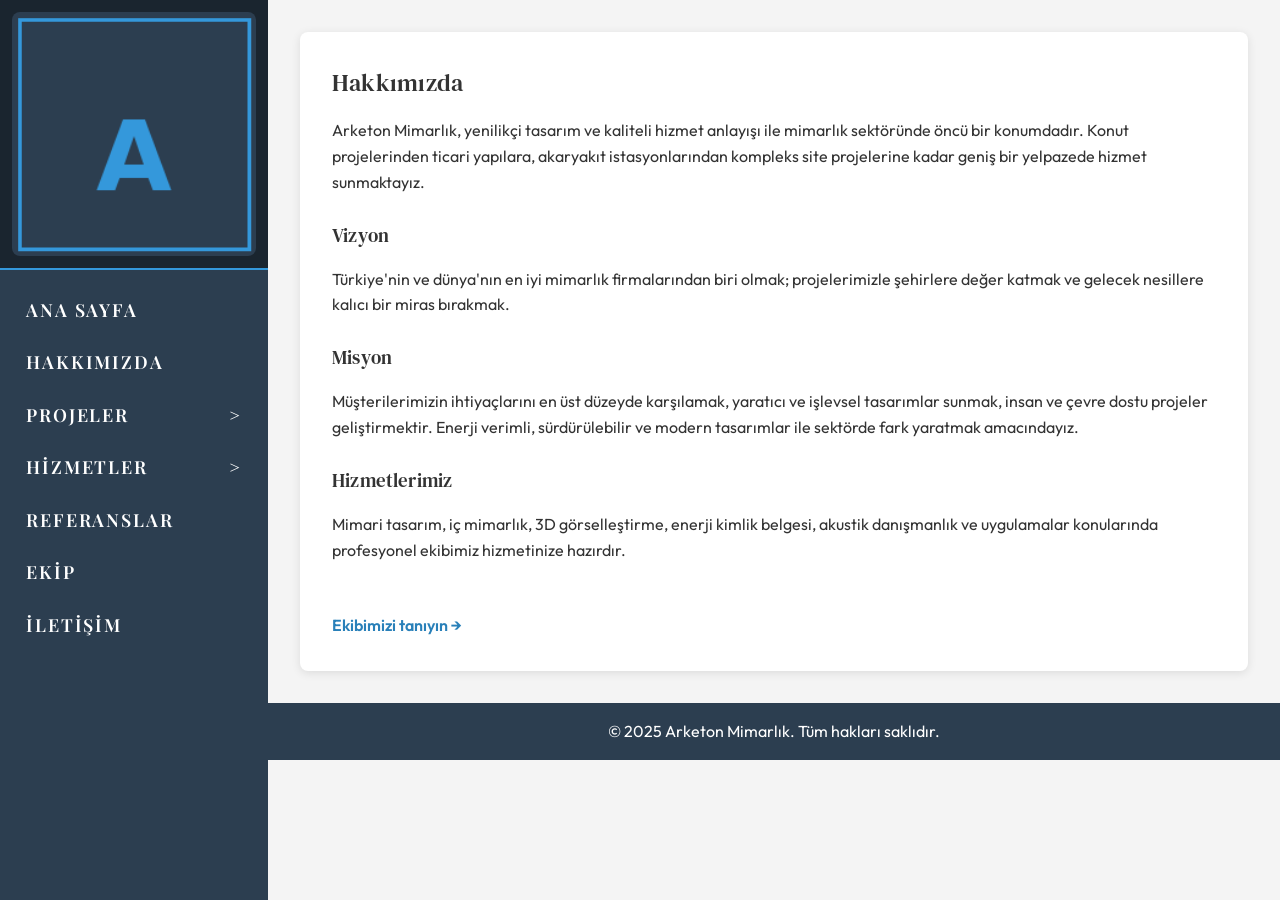
==== about.html @ 2046f1cb "Fix issues" ====
<!DOCTYPE html>
<html lang="tr">
<head>
    <meta charset="UTF-8">
    <meta name="viewport" content="width=device-width, initial-scale=1.0">
    <title>Arketon Mimarlık - Hakkımızda</title>
    <link rel="preconnect" href="https://fonts.googleapis.com">
    <link rel="preconnect" href="https://fonts.gstatic.com" crossorigin>
    <link href="https://fonts.googleapis.com/css2?family=DM+Serif+Text:ital@0;1&family=Outfit:wght@400;500;600;700&family=Playfair+Display:ital,wght@0,400;0,500;0,600;0,700;1,400&display=swap" rel="stylesheet">
    <link rel="stylesheet" href="style.css">
</head>
<body>
    <div class="container">
        <aside class="sidebar">
            <div class="sidebar-icon">
                <img src="images/logo.png" alt="Arketon Mimarlık Logo" class="firm-icon">
            </div>
            <ul class="menu">
                <li><a href="index.html">Ana Sayfa</a></li>
                <li><a href="about.html">Hakkımızda</a></li>
                <li>
                    <details>
                        <summary>Projeler</summary>
                        <ul>
                            <li>
                                <details>
                                    <summary>Mimarlık</summary>
                                    <ul>
                                        <li><a href="portfolio.html?filter=mimarlik-konut">Konut</a></li>
                                        <li><a href="portfolio.html?filter=mimarlik-ticari">Ticari</a></li>
                                        <li><a href="portfolio.html?filter=mimarlik-akaryakit">Akaryakıt İstasyonu</a></li>
                                    </ul>
                                </details>
                            </li>
                            <li><a href="portfolio.html?filter=icmimarlik">İç Mimarlık</a></li>
                            <li><a href="portfolio.html?filter=uygulama">Uygulama</a></li>
                            <li>
                                <details>
                                    <summary>Görselleştirme</summary>
                                    <ul>
                                        <li><a href="portfolio.html?filter=gorsel-konut">Konut</a></li>
                                        <li><a href="portfolio.html?filter=gorsel-ticaret">Ticaret</a></li>
                                        <li><a href="portfolio.html?filter=gorsel-akaryakit">Akaryakıt İstasyonu</a></li>
                                        <li><a href="portfolio.html?filter=gorsel-villa">Villa</a></li>
                                        <li><a href="portfolio.html?filter=gorsel-bungalov">Bungalov</a></li>
                                        <li><a href="portfolio.html?filter=gorsel-site">Site</a></li>
                                    </ul>
                                </details>
                            </li>
                            <li><a href="portfolio.html?filter=enerji">Enerji Kimlik Belgesi</a></li>
                            <li><a href="portfolio.html?filter=akustik">Akustik</a></li>
                        </ul>
                    </details>
                </li>
                <li>
                    <details>
                        <summary>Hizmetler</summary>
                        <ul>
                            <li>
                                <details>
                                    <summary>Mimarlık</summary>
                                    <ul>
                                        <li><a href="services.html#mimarlik-konut">Konut</a></li>
                                        <li><a href="services.html#mimarlik-ticari">Ticari</a></li>
                                        <li><a href="services.html#mimarlik-akaryakit">Akaryakıt İstasyonu</a></li>
                                    </ul>
                                </details>
                            </li>
                            <li><a href="services.html#icmimarlik">İç Mimarlık</a></li>
                            <li><a href="services.html#uygulama">Uygulama</a></li>
                            <li>
                                <details>
                                    <summary>Görselleştirme</summary>
                                    <ul>
                                        <li><a href="services.html#gorsel-konut">Konut</a></li>
                                        <li><a href="services.html#gorsel-ticaret">Ticaret</a></li>
                                        <li><a href="services.html#gorsel-akaryakit">Akaryakıt İstasyonu</a></li>
                                        <li><a href="services.html#gorsel-villa">Villa</a></li>
                                        <li><a href="services.html#gorsel-bungalov">Bungalov</a></li>
                                        <li><a href="services.html#gorsel-site">Site</a></li>
                                    </ul>
                                </details>
                            </li>
                            <li><a href="services.html#enerji">Enerji Kimlik Belgesi</a></li>
                            <li><a href="services.html#akustik">Akustik</a></li>
                        </ul>
                    </details>
                </li>
                <li><a href="blog.html">Referanslar</a></li>
                <li><a href="ekip.html">Ekip</a></li>
                <li><a href="communication.html">İletişim</a></li>
            </ul>
        </aside>
        <div class="main-content">

            <main>
                <section class="about">
                    <h2>Hakkımızda</h2>
                    <p>Arketon Mimarlık, yenilikçi tasarım ve kaliteli hizmet anlayışı ile mimarlık sektöründe öncü bir konumdadır. Konut projelerinden ticari yapılara, akaryakıt istasyonlarından kompleks site projelerine kadar geniş bir yelpazede hizmet sunmaktayız.</p><br>

                    <h3>Vizyon</h3>
                    <p>Türkiye'nin ve dünya'nın en iyi mimarlık firmalarından biri olmak; projelerimizle şehirlere değer katmak ve gelecek nesillere kalıcı bir miras bırakmak.</p><br>

                    <h3>Misyon</h3>
                    <p>Müşterilerimizin ihtiyaçlarını en üst düzeyde karşılamak, yaratıcı ve işlevsel tasarımlar sunmak, insan ve çevre dostu projeler geliştirmektir. Enerji verimli, sürdürülebilir ve modern tasarımlar ile sektörde fark yaratmak amacındayız.</p><br>

                    <h3>Hizmetlerimiz</h3>
                    <p>Mimari tasarım, iç mimarlık, 3D görselleştirme, enerji kimlik belgesi, akustik danışmanlık ve uygulamalar konularında profesyonel ekibimiz hizmetinize hazırdır.</p><br>

                    <p class="about-ekip-link"><a href="ekip.html">Ekibimizi tanıyın →</a></p>
                </section>
            </main>

            <footer>
                <p>&copy; 2025 Arketon Mimarlık. Tüm hakları saklıdır.</p>
            </footer>
        </div>
    </div>

    <script src="script.js"></script>
</body>
</html>
---- style.css ----
/* Genel Stiller */
* {
    margin: 0;
    padding: 0;
    box-sizing: border-box;
}

body {
    font-family: 'Outfit', system-ui, -apple-system, sans-serif;
    line-height: 1.6;
    color: #333;
    background-color: #f4f4f4;
}

body.page-home {
    position: relative;
    isolation: isolate;
    min-height: 100vh;
    min-height: 100dvh;
    background-color: #0d0f12;
}

h1, h2, h3, h4 {
    font-family: 'DM Serif Text', 'Times New Roman', serif;
    font-weight: 400;
    letter-spacing: 0.01em;
    margin-bottom: 1rem;
}

/* Container and Sidebar */
.container {
    display: flex;
    position: relative;
    z-index: 1;
    background: transparent;
}

.home-fullscreen-bg {
    position: fixed;
    top: 0;
    left: 0;
    right: 0;
    bottom: 0;
    width: 100vw;
    height: 100vh;
    height: 100dvh;
    z-index: 0;
    overflow: hidden;
    margin: 0;
    padding: 0;
    pointer-events: none;
    background-color: #0d0f12;
    background-size: cover;
    background-position: center;
    background-repeat: no-repeat;
}

.home-fullscreen-bg__shade {
    position: absolute;
    inset: 0;
    z-index: 1;
    background: linear-gradient(
        105deg,
        rgba(0, 0, 0, 0.35) 0%,
        rgba(0, 0, 0, 0.12) 50%,
        rgba(0, 0, 0, 0.18) 100%
    );
    pointer-events: none;
}

.home-bottom-actions {
    position: fixed;
    bottom: 1.5rem;
    right: 1.5rem;
    z-index: 20;
    display: flex;
    flex-wrap: wrap;
    align-items: center;
    justify-content: flex-end;
    gap: 0.5rem;
    max-width: min(calc(100vw - 288px), calc(100% - 2rem));
    pointer-events: auto;
}

.home-contact-btn {
    display: inline-flex;
    align-items: center;
    justify-content: center;
    min-height: 3rem;
    padding: 0 1.25rem;
    border: 1px solid rgba(255, 255, 255, 0.45);
    background: rgba(0, 0, 0, 0.35);
    color: #fff;
    font-family: 'Outfit', sans-serif;
    font-size: 0.875rem;
    font-weight: 600;
    letter-spacing: 0.06em;
    text-transform: uppercase;
    text-decoration: none;
    border-radius: 4px;
    backdrop-filter: blur(8px);
    -webkit-backdrop-filter: blur(8px);
    transition: background 0.2s, border-color 0.2s;
}

.home-contact-btn:hover {
    background: rgba(0, 0, 0, 0.55);
    border-color: rgba(255, 255, 255, 0.75);
    color: #fff;
}

.home-contact-btn:focus-visible {
    outline: 2px solid #3498db;
    outline-offset: 2px;
}

.home-slideshow-btn {
    width: 3rem;
    height: 3rem;
    padding: 0;
    border: 1px solid rgba(255, 255, 255, 0.45);
    background: rgba(0, 0, 0, 0.35);
    color: #fff;
    font-family: 'Outfit', sans-serif;
    font-size: 1.5rem;
    font-weight: 600;
    line-height: 1;
    cursor: pointer;
    border-radius: 4px;
    backdrop-filter: blur(8px);
    -webkit-backdrop-filter: blur(8px);
    transition: background 0.2s, border-color 0.2s;
}

.home-slideshow-btn:hover {
    background: rgba(0, 0, 0, 0.55);
    border-color: rgba(255, 255, 255, 0.75);
}

.home-slideshow-btn:focus-visible {
    outline: 2px solid #3498db;
    outline-offset: 2px;
}

aside.sidebar {
    width: 268px;
    height: 100vh;
    background-color: #2c3e50;
    color: white;
    padding: 0;
    position: fixed;
    left: 0;
    top: 0;
    overflow-y: auto;
    display: flex;
    flex-direction: column;
    font-family: 'Playfair Display', Georgia, 'Times New Roman', serif;
    font-size: 1.0625rem;
    line-height: 1.45;
    -webkit-font-smoothing: antialiased;
    font-synthesis: none;
}

aside.sidebar .menu,
aside.sidebar .menu a,
aside.sidebar .menu summary {
    font-family: 'Playfair Display', Georgia, 'Times New Roman', serif;
}

.page-home .sidebar {
    background: rgba(30, 40, 48, 0.52);
    backdrop-filter: blur(20px) saturate(1.1);
    -webkit-backdrop-filter: blur(20px) saturate(1.1);
    box-shadow: inset -1px 0 0 rgba(255, 255, 255, 0.06);
}
.home-fullscreen-bg {
    position: fixed;
    inset: 0;
    z-index: -2;
    background-size: cover;
    background-position: center;
    background-repeat: no-repeat;
    transition: background-image 0.8s ease-in-out, opacity 0.6s ease-in-out;
    will-change: background-image;
}

.home-fullscreen-bg__shade {
    position: absolute;
    inset: 0;
    background: linear-gradient(180deg, rgba(0,0,0,0.12) 0%, rgba(0,0,0,0.42) 100%);
    pointer-events: none;
}
.sidebar-icon {
    width: 100%;
    aspect-ratio: 1 / 1;
    padding: 0.75rem;
    display: flex;
    align-items: center;
    justify-content: center;
    background-color: #1a252f;
    border-bottom: 2px solid #3498db;
    flex-shrink: 0;
}

.page-home .sidebar-icon {
    background: rgba(15, 22, 28, 0.55);
    border-bottom-color: rgba(52, 152, 219, 0.85);
}

.firm-icon {
    width: 100%;
    height: 100%;
    object-fit: contain;
    border-radius: 8px;
}

.menu {
    list-style: none;
    padding: 1.125rem 1rem;
    flex: 1;
    overflow-y: auto;
    font-family: inherit;
}

.menu li {
    margin-bottom: 0.55rem;
}

.menu a {
    color: white;
    text-decoration: none;
    display: block;
    padding: 0.55rem 0.6rem;
    border-radius: 4px;
    word-wrap: break-word;
    font-family: inherit;
    font-size: 1.05rem;
    font-weight: 500;
}

.menu a:hover {
    background-color: #34495e;
}

.menu details {
    margin-left: 0;
}

.menu details > ul {
    margin-left: 1.5rem;
    margin-top: 0.25rem;
}

.menu summary {
    cursor: pointer;
    font-weight: 600;
    padding: 0.55rem 0.6rem;
    border-radius: 4px;
    display: flex;
    justify-content: space-between;
    align-items: center;
    user-select: none;
    font-family: inherit;
    font-size: 1.05rem;
}

.menu summary:hover {
    background-color: #34495e;
}

/* Hide default marker and add custom one on the right */
.menu details > summary::marker {
    content: '';
}

.menu summary::after {
    content: '>';
    margin-left: 0.5rem;
    display: inline-block;
    transition: transform 0.3s;
}

.menu details[open] > summary::after {
    transform: rotate(90deg);
}

.menu > li > a,
.menu > li > details > summary {
    text-transform: uppercase;
    letter-spacing: 0.11em;
    font-size: 1.125rem;
    font-weight: 600;
    font-variant-numeric: lining-nums;
}

/* Header ve Navigasyon */
header {
    display: none;
}

nav {
    display: none;
}

.logo h1 {
    font-size: 1.8rem;
}

.nav-links {
    list-style: none;
    display: flex;
}

.nav-links li {
    margin-left: 2rem;
}

.nav-links a {
    color: white;
    text-decoration: none;
    transition: color 0.3s;
}

.nav-links a:hover,
.nav-links a.active {
    color: #3498db;
}

.main-content {
    flex: 1;
    margin-left: 268px;
    background: transparent;
    min-height: 100vh;
    min-height: 100dvh;
}

/* Ana İçerik */
main {
    max-width: 1200px;
    margin: 2rem auto;
    padding: 0 2rem;
}

body.page-home .main-content main.page-home-main {
    max-width: none;
    margin: 0;
    padding: 0;
    min-height: 100vh;
    min-height: 100dvh;
}

.page-home-inner {
    max-width: 1200px;
    margin: 0 auto;
    padding: calc(100vh + 2rem) 2rem 2rem;
}

body.page-home .home-intro,
body.page-home .home-projects-section {
    background-color: rgba(255, 255, 255, 0.92);
    box-shadow: 0 24px 90px rgba(0, 0, 0, 0.18);
    border-radius: 22px;
    backdrop-filter: blur(18px);
    border: 1px solid rgba(255, 255, 255, 0.7);
}

body.page-home .home-intro {
    margin-top: 0;
    padding: 2rem;
}

body.page-home .home-projects-section {
    padding: 2rem;
}

body.page-home .home-intro {
    margin-top: 1.5rem;
}

body.page-home .home-intro a {
    color: #2980b9;
    font-weight: 600;
    text-decoration: none;
}

body.page-home .home-intro a:hover {
    text-decoration: underline;
}

body.page-home .home-intro p {
    margin-bottom: 1.5rem;
    line-height: 1.85;
}

body.page-home .home-intro h3 {
    margin-top: 2rem;
    margin-bottom: 1rem;
}

body.page-home .home-projects-section {
    margin-top: 2rem;
}

.home-load-more-wrap {
    text-align: center;
    margin-top: 2rem;
}

.home-load-more-btn {
    font-family: 'Outfit', sans-serif;
    font-weight: 600;
    min-width: 12rem;
}

.home-load-more-btn[hidden] {
    display: none;
}

.visually-hidden {
    position: absolute;
    width: 1px;
    height: 1px;
    padding: 0;
    margin: -1px;
    overflow: hidden;
    clip: rect(0, 0, 0, 0);
    white-space: nowrap;
    border: 0;
}

.about-ekip-link {
    margin-top: 1.5rem;
}

.about-ekip-link a {
    color: #2980b9;
    font-weight: 600;
    text-decoration: none;
}

.about-ekip-link a:hover {
    text-decoration: underline;
}

.portfolio, .about, .blog, .contact {
    background-color: white;
    padding: 2rem;
    border-radius: 8px;
    box-shadow: 0 2px 10px rgba(0,0,0,0.1);
    margin-bottom: 2rem;
}

/* Portföy */
.projects {
    display: grid;
    grid-template-columns: repeat(auto-fill, minmax(250px, 1fr));
    gap: 2rem;
    margin-top: 2rem;
}

.project {
    text-align: center;
    cursor: pointer;
    transition: transform 0.3s;
}

.project:hover {
    transform: scale(1.05);
}

.project-image-container {
    position: relative;
    width: 100%;
    padding-bottom: 100%;
    overflow: hidden;
    border-radius: 8px;
    margin-bottom: 1rem;
    background-color: #f0f0f0;
}

.project-image {
    position: absolute;
    top: 0;
    left: 0;
    width: 100%;
    height: 100%;
    object-fit: cover;
    cursor: pointer;
}

.project h3 {
    font-size: 1.1rem;
    color: #2c3e50;
    margin: 0.5rem 0;
}

.project p {
    font-size: 0.9rem;
    color: #666;
}

/* Modal Styles */
.modal {
    display: none;
    position: fixed;
    z-index: 1000;
    left: 0;
    top: 0;
    width: 100%;
    height: 100%;
    background-color: rgba(0, 0, 0, 0.9);
    animation: fadeIn 0.3s;
}

.modal-content {
    position: relative;
    margin: auto;
    display: flex;
    flex-direction: column;
    justify-content: center;
    align-items: center;
    height: 100%;
    padding: 2rem;
}

.modal-image {
    max-width: 90%;
    max-height: 80%;
    object-fit: contain;
    animation: slideIn 0.3s;
}

.close {
    position: absolute;
    right: 2rem;
    top: 1rem;
    color: #f1f1f1;
    font-size: 2rem;
    font-weight: bold;
    cursor: pointer;
    transition: color 0.3s;
}

.close:hover {
    color: #bbb;
}

.modal-nav {
    display: flex;
    justify-content: center;
    align-items: center;
    gap: 2rem;
    margin-top: 2rem;
    width: 100%;
}

.modal-btn {
    background-color: rgba(255, 255, 255, 0.2);
    color: white;
    padding: 0.75rem 1.5rem;
    font-size: 1.5rem;
    cursor: pointer;
    border: 2px solid white;
    transition: background-color 0.3s;
}

.modal-btn:hover {
    background-color: rgba(255, 255, 255, 0.4);
}

.image-counter {
    color: white;
    font-size: 1rem;
    min-width: 100px;
    text-align: center;
}

@keyframes fadeIn {
    from { opacity: 0; }
    to { opacity: 1; }
}

@keyframes slideIn {
    from { 
        opacity: 0;
        transform: scale(0.9);
    }
    to { 
        opacity: 1;
        transform: scale(1);
    }
}

/* Services */
.service {
    background-color: white;
    padding: 2rem;
    border-radius: 8px;
    box-shadow: 0 2px 10px rgba(0,0,0,0.1);
    margin-bottom: 2rem;
}

.service h2 {
    color: #2c3e50;
    border-bottom: 2px solid #3498db;
    padding-bottom: 0.5rem;
}

/* Hakkımızda */
.team {
    display: grid;
    grid-template-columns: repeat(auto-fit, minmax(250px, 1fr));
    gap: 2rem;
    margin: 2rem 0;
}

.member {
    text-align: center;
}

.member img {
    width: 150px;
    height: 150px;
    border-radius: 50%;
    object-fit: cover;
    margin-bottom: 1rem;
}

/* Blog */
.post {
    border-bottom: 1px solid #eee;
    padding-bottom: 2rem;
    margin-bottom: 2rem;
}

.post:last-child {
    border-bottom: none;
    margin-bottom: 0;
}

.date {
    color: #666;
    font-size: 0.9rem;
    margin-bottom: 1rem;
}

.read-more {
    display: inline-block;
    color: #3498db;
    text-decoration: none;
    font-weight: bold;
    margin-top: 1rem;
}

.read-more:hover {
    text-decoration: underline;
}

/* İletişim */
.contact-info {
    display: grid;
    grid-template-columns: repeat(auto-fit, minmax(200px, 1fr));
    gap: 2rem;
    margin: 2rem 0;
}

.info-item {
    text-align: center;
    padding: 1rem;
    background-color: #f8f9fa;
    border-radius: 8px;
}

.contact-form {
    max-width: 600px;
    margin: 2rem auto;
}

.form-group {
    margin-bottom: 1rem;
}

label {
    display: block;
    margin-bottom: 0.5rem;
    font-weight: bold;
}

input, textarea {
    width: 100%;
    padding: 0.5rem;
    border: 1px solid #ddd;
    border-radius: 4px;
    font-size: 1rem;
}

textarea {
    height: 150px;
    resize: vertical;
}

button {
    background-color: #3498db;
    color: white;
    padding: 0.75rem 2rem;
    border: none;
    border-radius: 4px;
    cursor: pointer;
    font-size: 1rem;
    transition: background-color 0.3s;
}

button:hover {
    background-color: #2980b9;
}

/* Footer */
footer {
    background-color: #2c3e50;
    color: white;
    text-align: center;
    padding: 1rem 0;
    margin-top: 2rem;
}

/* Responsive Tasarım */
@media (max-width: 768px) {
    nav {
        flex-direction: column;
        text-align: center;
    }

    .nav-links {
        margin-top: 1rem;
    }

    .nav-links li {
        margin: 0 1rem;
    }

    .projects, .team, .contact-info {
        grid-template-columns: 1fr;
    }
}
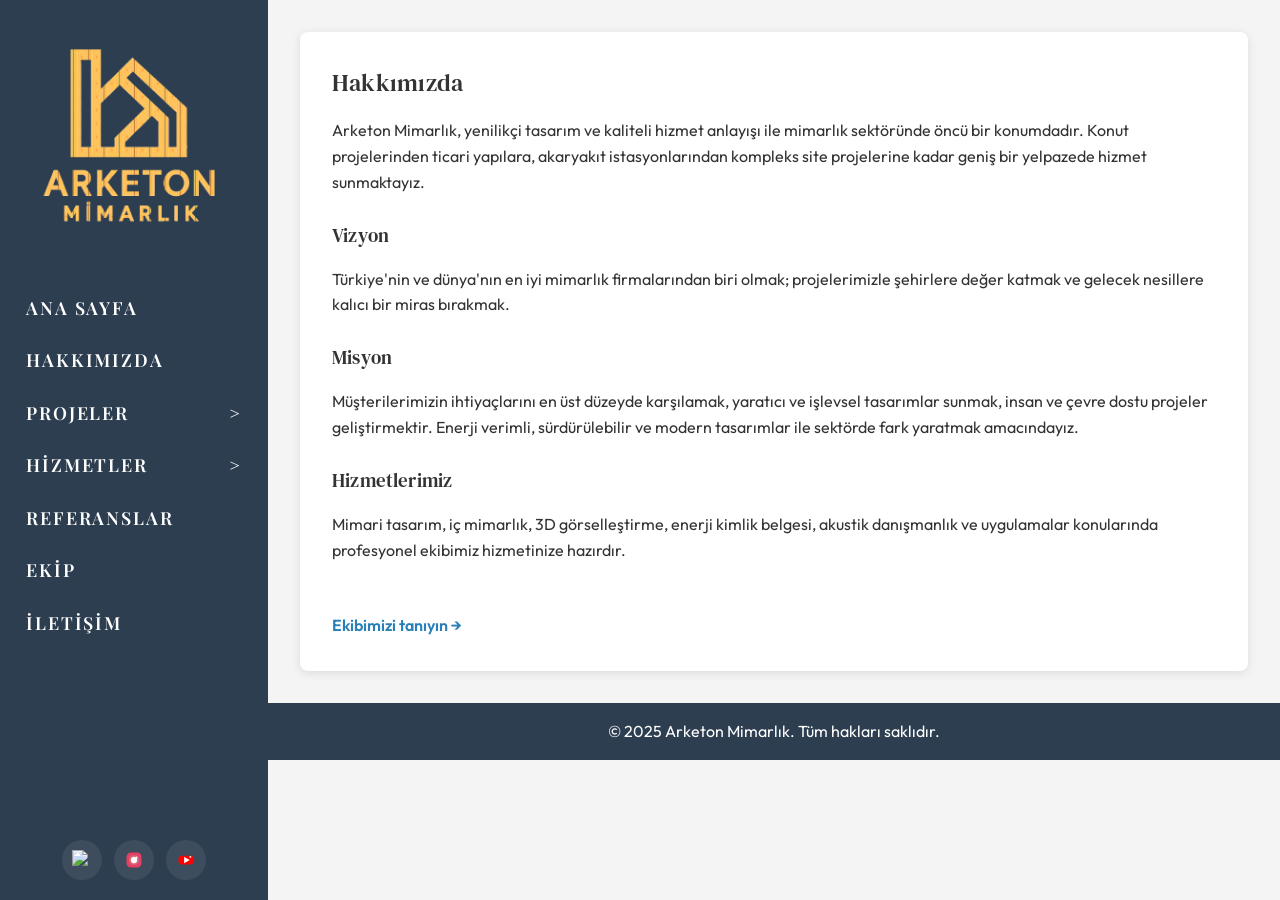
==== commit b073e16a: "Add panel features" ====
--- a/about.html
+++ b/about.html
@@ -90,6 +90,17 @@
                 <li><a href="ekip.html">Ekip</a></li>
                 <li><a href="communication.html">İletişim</a></li>
             </ul>
+            <div class="sidebar-social">
+                <a href="https://wa.me/905386229438" target="_blank" rel="noreferrer noopener" aria-label="WhatsApp">
+                    <img src="images/social-whatsapp.svg" alt="WhatsApp">
+                </a>
+                <a href="https://www.instagram.com/arketonmimarlik?igsh=NXl0eXR3OG83cXZu" target="_blank" rel="noreferrer noopener" aria-label="Instagram">
+                    <img src="images/social-instagram.svg" alt="Instagram">
+                </a>
+                <a href="https://www.youtube.com/" target="_blank" rel="noreferrer noopener" aria-label="YouTube">
+                    <img src="images/social-youtube.svg" alt="YouTube">
+                </a>
+            </div>
         </aside>
         <div class="main-content">
 
--- a/style.css
+++ b/style.css
@@ -197,14 +197,11 @@
     display: flex;
     align-items: center;
     justify-content: center;
-    background-color: #1a252f;
-    border-bottom: 2px solid #3498db;
     flex-shrink: 0;
 }
 
 .page-home .sidebar-icon {
-    background: rgba(15, 22, 28, 0.55);
-    border-bottom-color: rgba(52, 152, 219, 0.85);
+    /* Removed background and border-bottom for consistency */
 }
 
 .firm-icon {
@@ -282,6 +279,36 @@
 
 .menu details[open] > summary::after {
     transform: rotate(90deg);
+}
+
+.sidebar-social {
+    display: flex;
+    justify-content: center;
+    gap: 0.75rem;
+    margin-top: auto;
+    padding: 1rem 0 1.25rem;
+}
+
+.sidebar-social a {
+    display: inline-flex;
+    align-items: center;
+    justify-content: center;
+    width: 2.5rem;
+    height: 2.5rem;
+    background: rgba(255, 255, 255, 0.08);
+    border-radius: 999px;
+    transition: transform 0.2s ease, background-color 0.2s ease;
+}
+
+.sidebar-social a:hover {
+    transform: translateY(-2px);
+    background: rgba(255, 255, 255, 0.18);
+}
+
+.sidebar-social img {
+    width: 1.2rem;
+    height: 1.2rem;
+    object-fit: contain;
 }
 
 .menu > li > a,
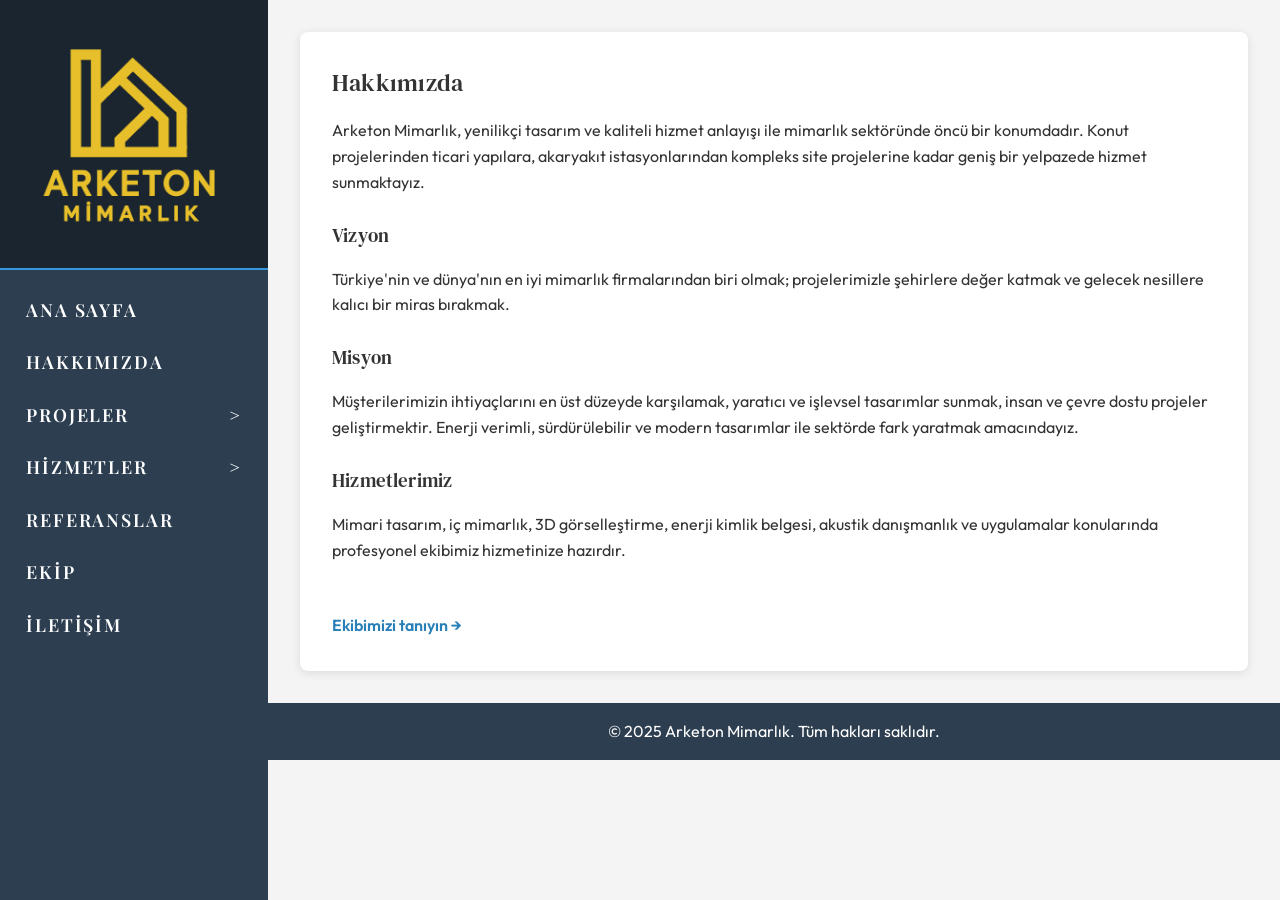
==== commit 559520d9: "Fix issues" ====
--- a/about.html
+++ b/about.html
@@ -32,8 +32,6 @@
                                     </ul>
                                 </details>
                             </li>
-                            <li><a href="portfolio.html?filter=icmimarlik">İç Mimarlık</a></li>
-                            <li><a href="portfolio.html?filter=uygulama">Uygulama</a></li>
                             <li>
                                 <details>
                                     <summary>Görselleştirme</summary>
@@ -44,9 +42,13 @@
                                         <li><a href="portfolio.html?filter=gorsel-villa">Villa</a></li>
                                         <li><a href="portfolio.html?filter=gorsel-bungalov">Bungalov</a></li>
                                         <li><a href="portfolio.html?filter=gorsel-site">Site</a></li>
+                                        <li><a href="portfolio.html?filter=gorsel-cami">Cami</a></li>
+                                        <li><a href="portfolio.html?filter=gorsel-otogaleri">Oto Galeri</a></li>
                                     </ul>
                                 </details>
                             </li>
+                            <li><a href="portfolio.html?filter=icmimarlik">İç Mimarlık</a></li>
+                            <li><a href="portfolio.html?filter=uygulama">Uygulama</a></li>
                             <li><a href="portfolio.html?filter=enerji">Enerji Kimlik Belgesi</a></li>
                             <li><a href="portfolio.html?filter=akustik">Akustik</a></li>
                         </ul>
@@ -66,8 +68,6 @@
                                     </ul>
                                 </details>
                             </li>
-                            <li><a href="services.html#icmimarlik">İç Mimarlık</a></li>
-                            <li><a href="services.html#uygulama">Uygulama</a></li>
                             <li>
                                 <details>
                                     <summary>Görselleştirme</summary>
@@ -81,6 +81,8 @@
                                     </ul>
                                 </details>
                             </li>
+                            <li><a href="services.html#icmimarlik">İç Mimarlık</a></li>
+                            <li><a href="services.html#uygulama">Uygulama</a></li>
                             <li><a href="services.html#enerji">Enerji Kimlik Belgesi</a></li>
                             <li><a href="services.html#akustik">Akustik</a></li>
                         </ul>
@@ -90,17 +92,6 @@
                 <li><a href="ekip.html">Ekip</a></li>
                 <li><a href="communication.html">İletişim</a></li>
             </ul>
-            <div class="sidebar-social">
-                <a href="https://wa.me/905386229438" target="_blank" rel="noreferrer noopener" aria-label="WhatsApp">
-                    <img src="images/social-whatsapp.svg" alt="WhatsApp">
-                </a>
-                <a href="https://www.instagram.com/arketonmimarlik?igsh=NXl0eXR3OG83cXZu" target="_blank" rel="noreferrer noopener" aria-label="Instagram">
-                    <img src="images/social-instagram.svg" alt="Instagram">
-                </a>
-                <a href="https://www.youtube.com/" target="_blank" rel="noreferrer noopener" aria-label="YouTube">
-                    <img src="images/social-youtube.svg" alt="YouTube">
-                </a>
-            </div>
         </aside>
         <div class="main-content">
 
--- a/style.css
+++ b/style.css
@@ -197,11 +197,14 @@
     display: flex;
     align-items: center;
     justify-content: center;
+    background-color: #1a252f;
+    border-bottom: 2px solid #3498db;
     flex-shrink: 0;
 }
 
 .page-home .sidebar-icon {
-    /* Removed background and border-bottom for consistency */
+    background: rgba(15, 22, 28, 0.55);
+    border-bottom-color: rgba(52, 152, 219, 0.85);
 }
 
 .firm-icon {
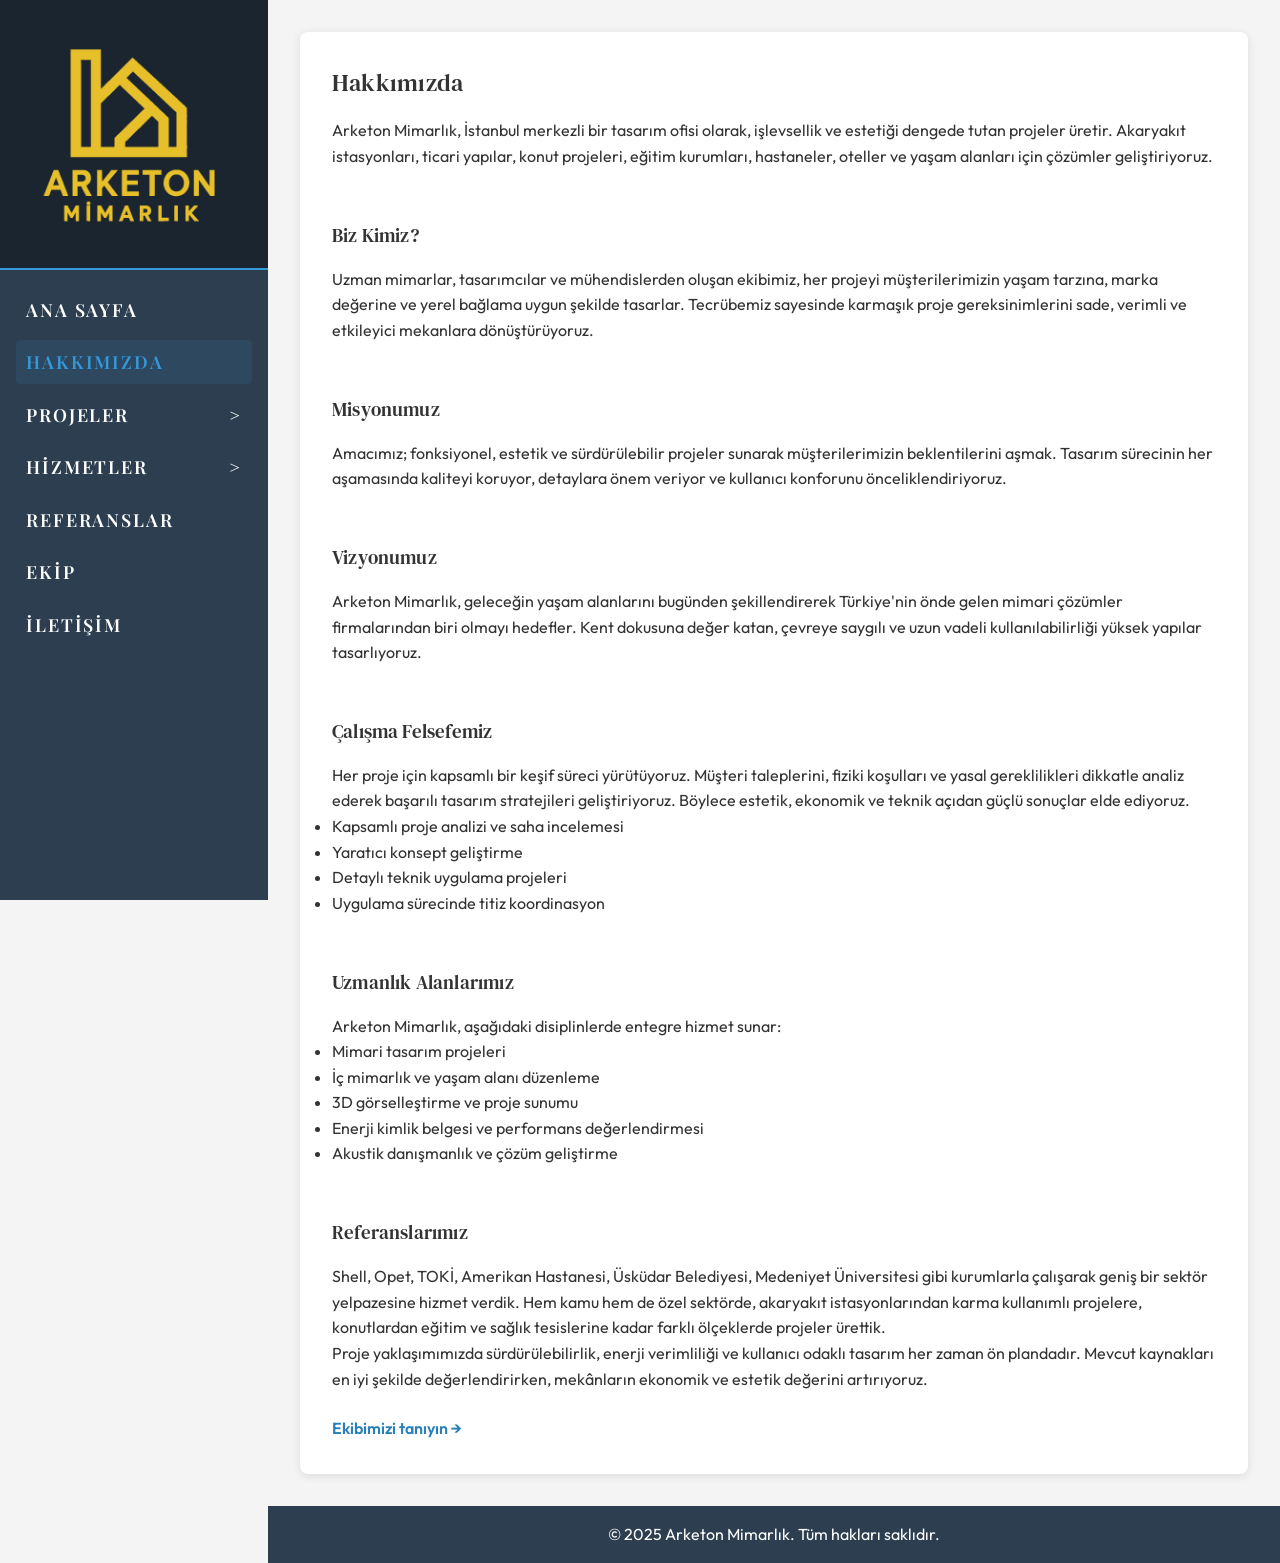
==== commit eb22b1c1: "Modify info pages" ====
--- a/about.html
+++ b/about.html
@@ -27,7 +27,7 @@
                                     <summary>Mimarlık</summary>
                                     <ul>
                                         <li><a href="portfolio.html?filter=mimarlik-konut">Konut</a></li>
-                                        <li><a href="portfolio.html?filter=mimarlik-ticari">Ticari</a></li>
+                                        <li><a href="portfolio.html?filter=mimarlik-ticaret">Ticaret</a></li>
                                         <li><a href="portfolio.html?filter=mimarlik-akaryakit">Akaryakıt İstasyonu</a></li>
                                     </ul>
                                 </details>
@@ -42,7 +42,7 @@
                                         <li><a href="portfolio.html?filter=gorsel-villa">Villa</a></li>
                                         <li><a href="portfolio.html?filter=gorsel-bungalov">Bungalov</a></li>
                                         <li><a href="portfolio.html?filter=gorsel-site">Site</a></li>
-                                        <li><a href="portfolio.html?filter=gorsel-cami">Cami</a></li>
+                                        <li><a href="portfolio.html?filter=gorsel-diniyapilar">Dini Yapılar</a></li>
                                         <li><a href="portfolio.html?filter=gorsel-otogaleri">Oto Galeri</a></li>
                                     </ul>
                                 </details>
@@ -63,7 +63,7 @@
                                     <summary>Mimarlık</summary>
                                     <ul>
                                         <li><a href="services.html#mimarlik-konut">Konut</a></li>
-                                        <li><a href="services.html#mimarlik-ticari">Ticari</a></li>
+                                        <li><a href="services.html#mimarlik-ticaret">Ticaret</a></li>
                                         <li><a href="services.html#mimarlik-akaryakit">Akaryakıt İstasyonu</a></li>
                                     </ul>
                                 </details>
@@ -98,16 +98,40 @@
             <main>
                 <section class="about">
                     <h2>Hakkımızda</h2>
-                    <p>Arketon Mimarlık, yenilikçi tasarım ve kaliteli hizmet anlayışı ile mimarlık sektöründe öncü bir konumdadır. Konut projelerinden ticari yapılara, akaryakıt istasyonlarından kompleks site projelerine kadar geniş bir yelpazede hizmet sunmaktayız.</p><br>
+                    <p>Arketon Mimarlık, İstanbul merkezli bir tasarım ofisi olarak, işlevsellik ve estetiği dengede tutan projeler üretir. Akaryakıt istasyonları, ticari yapılar, konut projeleri, eğitim kurumları, hastaneler, oteller ve yaşam alanları için çözümler geliştiriyoruz.</p>
+                    <br><br>
+                    <h3>Biz Kimiz?</h3>
+                    <p>Uzman mimarlar, tasarımcılar ve mühendislerden oluşan ekibimiz, her projeyi müşterilerimizin yaşam tarzına, marka değerine ve yerel bağlama uygun şekilde tasarlar. Tecrübemiz sayesinde karmaşık proje gereksinimlerini sade, verimli ve etkileyici mekanlara dönüştürüyoruz.</p>
+                    <br><br>
+                    <h3>Misyonumuz</h3>
+                    <p>Amacımız; fonksiyonel, estetik ve sürdürülebilir projeler sunarak müşterilerimizin beklentilerini aşmak. Tasarım sürecinin her aşamasında kaliteyi koruyor, detaylara önem veriyor ve kullanıcı konforunu önceliklendiriyoruz.</p>
+                    <br><br>
+                    <h3>Vizyonumuz</h3>
+                    <p>Arketon Mimarlık, geleceğin yaşam alanlarını bugünden şekillendirerek Türkiye'nin önde gelen mimari çözümler firmalarından biri olmayı hedefler. Kent dokusuna değer katan, çevreye saygılı ve uzun vadeli kullanılabilirliği yüksek yapılar tasarlıyoruz.</p>
+                    <br><br>
+                    <h3>Çalışma Felsefemiz</h3>
+                    <p>Her proje için kapsamlı bir keşif süreci yürütüyoruz. Müşteri taleplerini, fiziki koşulları ve yasal gereklilikleri dikkatle analiz ederek başarılı tasarım stratejileri geliştiriyoruz. Böylece estetik, ekonomik ve teknik açıdan güçlü sonuçlar elde ediyoruz.</p>
+                    <ul>
+                        <li>Kapsamlı proje analizi ve saha incelemesi</li>
+                        <li>Yaratıcı konsept geliştirme</li>
+                        <li>Detaylı teknik uygulama projeleri</li>
+                        <li>Uygulama sürecinde titiz koordinasyon</li>
+                    </ul>
+                    <br><br>
+                    <h3>Uzmanlık Alanlarımız</h3>
+                    <p>Arketon Mimarlık, aşağıdaki disiplinlerde entegre hizmet sunar:</p>
+                    <ul>
+                        <li>Mimari tasarım projeleri</li>
+                        <li>İç mimarlık ve yaşam alanı düzenleme</li>
+                        <li>3D görselleştirme ve proje sunumu</li>
+                        <li>Enerji kimlik belgesi ve performans değerlendirmesi</li>
+                        <li>Akustik danışmanlık ve çözüm geliştirme</li>
+                    </ul>
+                    <br><br>
+                    <h3>Referanslarımız</h3>
+                    <p>Shell, Opet, TOKİ, Amerikan Hastanesi, Üsküdar Belediyesi, Medeniyet Üniversitesi gibi kurumlarla çalışarak geniş bir sektör yelpazesine hizmet verdik. Hem kamu hem de özel sektörde, akaryakıt istasyonlarından karma kullanımlı projelere, konutlardan eğitim ve sağlık tesislerine kadar farklı ölçeklerde projeler ürettik.</p>
 
-                    <h3>Vizyon</h3>
-                    <p>Türkiye'nin ve dünya'nın en iyi mimarlık firmalarından biri olmak; projelerimizle şehirlere değer katmak ve gelecek nesillere kalıcı bir miras bırakmak.</p><br>
-
-                    <h3>Misyon</h3>
-                    <p>Müşterilerimizin ihtiyaçlarını en üst düzeyde karşılamak, yaratıcı ve işlevsel tasarımlar sunmak, insan ve çevre dostu projeler geliştirmektir. Enerji verimli, sürdürülebilir ve modern tasarımlar ile sektörde fark yaratmak amacındayız.</p><br>
-
-                    <h3>Hizmetlerimiz</h3>
-                    <p>Mimari tasarım, iç mimarlık, 3D görselleştirme, enerji kimlik belgesi, akustik danışmanlık ve uygulamalar konularında profesyonel ekibimiz hizmetinize hazırdır.</p><br>
+                    <p>Proje yaklaşımımızda sürdürülebilirlik, enerji verimliliği ve kullanıcı odaklı tasarım her zaman ön plandadır. Mevcut kaynakları en iyi şekilde değerlendirirken, mekânların ekonomik ve estetik değerini artırıyoruz.</p>
 
                     <p class="about-ekip-link"><a href="ekip.html">Ekibimizi tanıyın →</a></p>
                 </section>
--- a/style.css
+++ b/style.css
@@ -177,11 +177,33 @@
     position: fixed;
     inset: 0;
     z-index: -2;
+    overflow: hidden;
+    background-color: #0d0f12;
+}
+
+.bg-layer {
+    position: absolute;
+    inset: 0;
     background-size: cover;
     background-position: center;
     background-repeat: no-repeat;
-    transition: background-image 0.8s ease-in-out, opacity 0.6s ease-in-out;
-    will-change: background-image;
+    opacity: 0;
+    transition: none;
+    transform: scale(1.02);
+    will-change: opacity, transform;
+}
+
+.bg-layer.active {
+    animation: kenBurns 6s ease-out forwards;
+}
+
+@keyframes kenBurns {
+    0% {
+        transform: scale(1.02);
+    }
+    100% {
+        transform: scale(1);
+    }
 }
 
 .home-fullscreen-bg__shade {
@@ -189,6 +211,7 @@
     inset: 0;
     background: linear-gradient(180deg, rgba(0,0,0,0.12) 0%, rgba(0,0,0,0.42) 100%);
     pointer-events: none;
+    z-index: 1;
 }
 .sidebar-icon {
     width: 100%;
@@ -268,6 +291,13 @@
     background-color: #34495e;
 }
 
+/* Active summary styling when child is active */
+.menu details[open] > summary {
+    background-color: rgba(52, 152, 219, 0.15);
+    color: #3498db;
+    font-weight: 600;
+}
+
 /* Hide default marker and add custom one on the right */
 .menu details > summary::marker {
     content: '';
@@ -343,6 +373,8 @@
 
 .nav-links li {
     margin-left: 2rem;
+    position: relative;
+}
 }
 
 .nav-links a {
@@ -354,6 +386,15 @@
 .nav-links a:hover,
 .nav-links a.active {
     color: #3498db;
+    background-color: rgba(52, 152, 219, 0.1);
+    font-weight: 600;
+}
+
+/* Menu active states */
+.menu a.active {
+    color: #3498db;
+    background-color: rgba(52, 152, 219, 0.1);
+    font-weight: 600;
 }
 
 .main-content {
@@ -528,6 +569,8 @@
     font-size: 0.9rem;
     color: #666;
 }
+
+
 
 /* Modal Styles */
 .modal {
@@ -644,6 +687,11 @@
     margin: 2rem 0;
 }
 
+.team h3 {
+    grid-column: 1 / -1;
+    margin: 0 0 1rem;
+}
+
 .member {
     text-align: center;
 }
@@ -684,6 +732,52 @@
 
 .read-more:hover {
     text-decoration: underline;
+}
+
+.reference-grid {
+    display: grid;
+    grid-template-columns: repeat(auto-fit, minmax(250px, 1fr));
+    gap: 1.5rem;
+    margin: 2rem 0;
+}
+
+.reference-card {
+    border: 1px solid #eee;
+    border-radius: 16px;
+    padding: 1.5rem;
+    background-color: #fff;
+    display: flex;
+    flex-direction: column;
+    align-items: center;
+    text-align: center;
+    min-height: 230px;
+    box-shadow: 0 10px 24px rgba(0, 0, 0, 0.04);
+}
+
+.reference-logo {
+    width: 100px;
+    height: 100px;
+    display: flex;
+    align-items: center;
+    justify-content: center;
+    margin-bottom: 1rem;
+}
+
+.reference-logo img {
+    max-width: 100%;
+    max-height: 100%;
+    object-fit: contain;
+}
+
+.reference-info h3 {
+    margin: 0 0 0.5rem;
+    font-size: 1.05rem;
+}
+
+.reference-info p {
+    margin: 0;
+    color: #555;
+    font-size: 0.95rem;
 }
 
 /* İletişim */
@@ -753,6 +847,66 @@
     margin-top: 2rem;
 }
 
+/* Loading Overlay Styles */
+.page-loading-overlay {
+    position: fixed;
+    top: 0;
+    left: 0;
+    right: 0;
+    bottom: 0;
+    width: 100%;
+    height: 100%;
+    background: rgba(13, 15, 18, 0.95);
+    z-index: 9999;
+    display: flex;
+    align-items: center;
+    justify-content: center;
+    backdrop-filter: blur(4px);
+    -webkit-backdrop-filter: blur(4px);
+    transition: opacity 0.45s ease-out, visibility 0.45s ease-out;
+    opacity: 1;
+    visibility: visible;
+}
+
+.page-loading-overlay.hidden {
+    opacity: 0;
+    visibility: hidden;
+}
+
+.page-loading-content {
+    display: flex;
+    flex-direction: column;
+    align-items: center;
+    justify-content: center;
+    gap: 1.5rem;
+}
+
+.loading-spinner {
+    width: 3rem;
+    height: 3rem;
+    border: 3px solid rgba(52, 152, 219, 0.2);
+    border-top-color: #3498db;
+    border-right-color: #3498db;
+    border-radius: 50%;
+    animation: spin 1s linear infinite;
+}
+
+#loadingMessage {
+    color: rgba(255, 255, 255, 0.85);
+    font-size: 1rem;
+    font-weight: 500;
+    letter-spacing: 0.05em;
+    min-height: 1.5rem;
+    max-width: 200px;
+    text-align: center;
+}
+
+@keyframes spin {
+    to {
+        transform: rotate(360deg);
+    }
+}
+
 /* Responsive Tasarım */
 @media (max-width: 768px) {
     nav {
@@ -771,4 +925,42 @@
     .projects, .team, .contact-info {
         grid-template-columns: 1fr;
     }
-}
+
+
+    .projects {
+        gap: 1rem;
+    }
+
+    .project h3 {
+        font-size: 1rem;
+    }
+
+    .container {
+        flex-direction: column;
+    }
+
+    aside.sidebar {
+        position: static;
+        width: 100%;
+        height: auto;
+    }
+
+    .main-content {
+        margin-left: 0;
+    }
+}
+
+@media (max-width: 480px) {
+    .projects {
+        grid-template-columns: repeat(auto-fill, minmax(180px, 1fr));
+        gap: 0.5rem;
+    }
+
+    .project h3 {
+        font-size: 0.9rem;
+    }
+
+    nav a {
+        font-size: 0.9rem;
+    }
+}
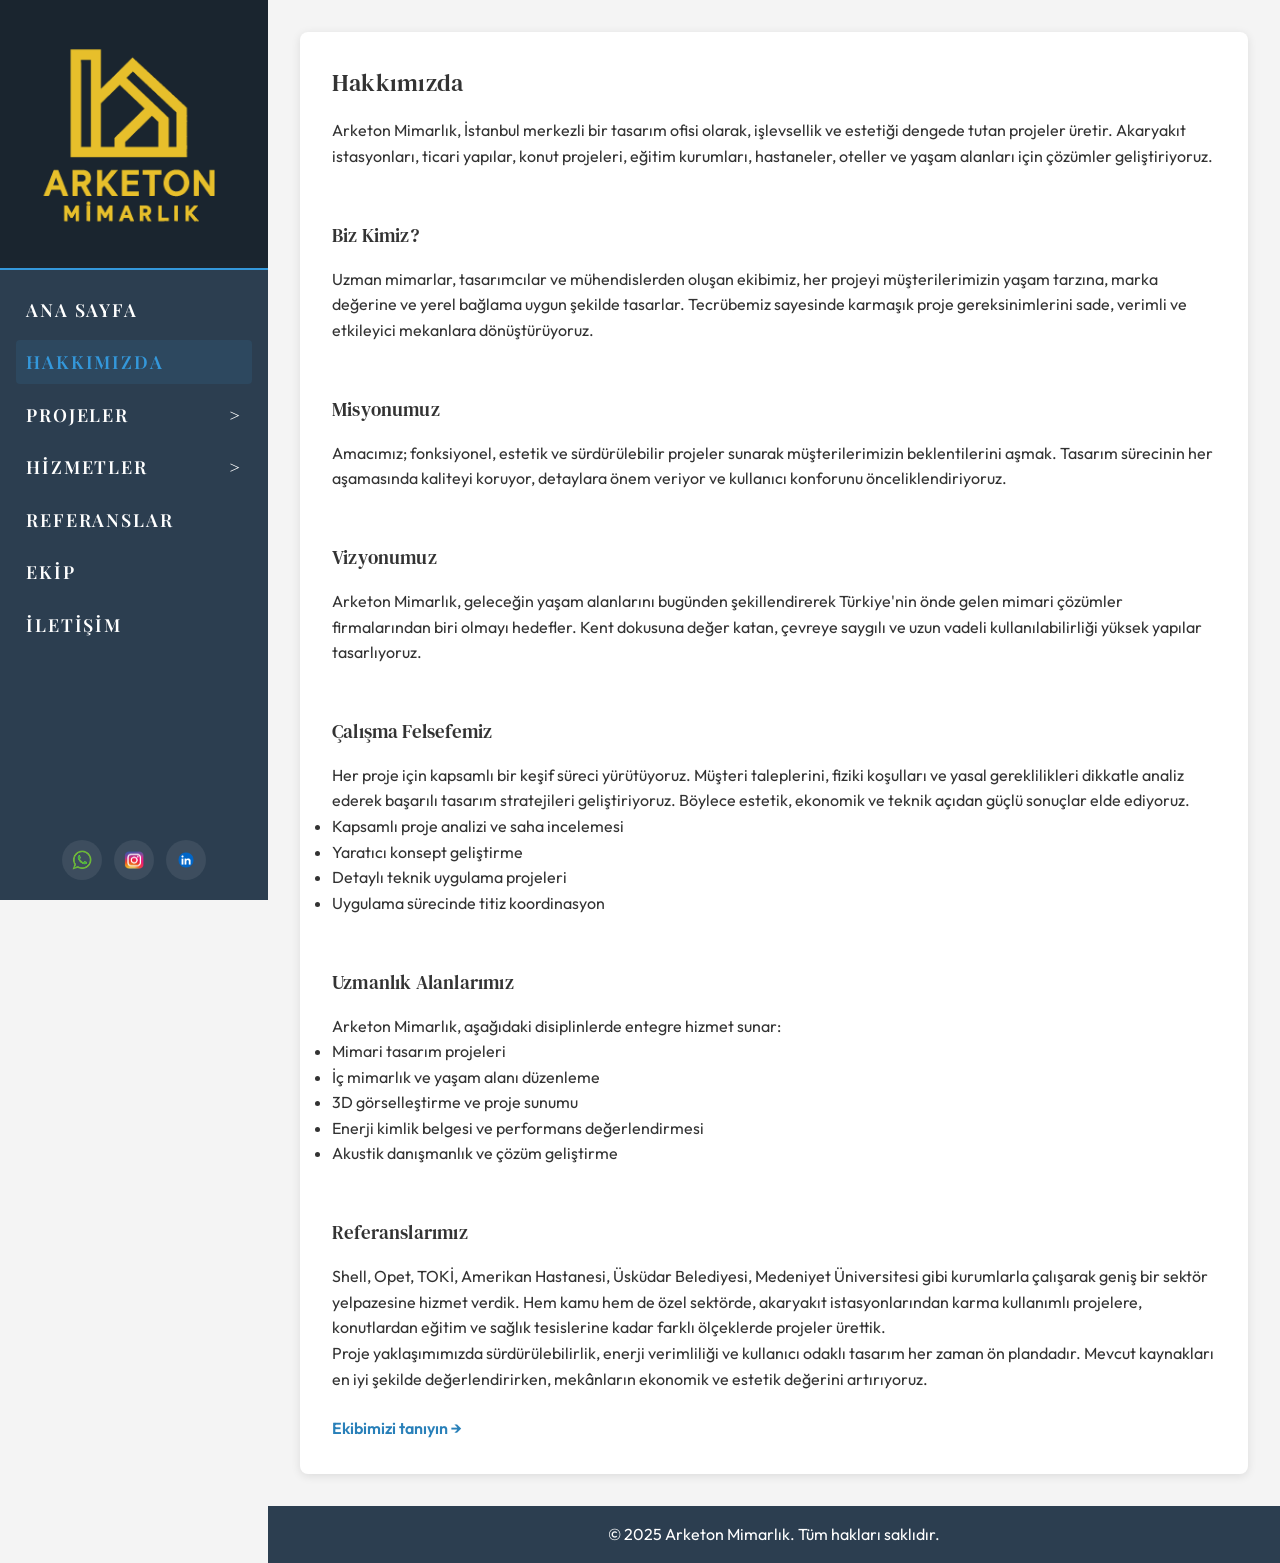
==== commit b39dadc2: "Fix social media links" ====
--- a/about.html
+++ b/about.html
@@ -92,6 +92,17 @@
                 <li><a href="ekip.html">Ekip</a></li>
                 <li><a href="communication.html">İletişim</a></li>
             </ul>
+            <div class="sidebar-social">
+                <a href="https://wa.me/905386229438" target="_blank" rel="noreferrer noopener" aria-label="WhatsApp">
+                    <img src="images/social-whatsapp.png" alt="WhatsApp">
+                </a>
+                <a href="https://www.instagram.com/arketonmimarlik?igsh=NXl0eXR3OG83cXZu" target="_blank" rel="noreferrer noopener" aria-label="Instagram">
+                    <img src="images/social-instagram.png" alt="Instagram">
+                </a>
+                <a href="https://www.linkedin.com/" target="_blank" rel="noreferrer noopener" aria-label="LinkedIn">
+                    <img src="images/social-linkedin.png" alt="LinkedIn">
+                </a>
+            </div>
         </aside>
         <div class="main-content">
 
--- a/style.css
+++ b/style.css
@@ -137,6 +137,14 @@
     border-color: rgba(255, 255, 255, 0.75);
 }
 
+.home-slideshow-btn:disabled,
+.home-slideshow-btn[aria-disabled="true"] {
+    opacity: 0.55;
+    cursor: not-allowed;
+    pointer-events: none;
+    border-color: rgba(255, 255, 255, 0.25);
+}
+
 .home-slideshow-btn:focus-visible {
     outline: 2px solid #3498db;
     outline-offset: 2px;
@@ -796,7 +804,7 @@
 }
 
 .contact-form {
-    max-width: 600px;
+    max-width: 100%;
     margin: 2rem auto;
 }
 
